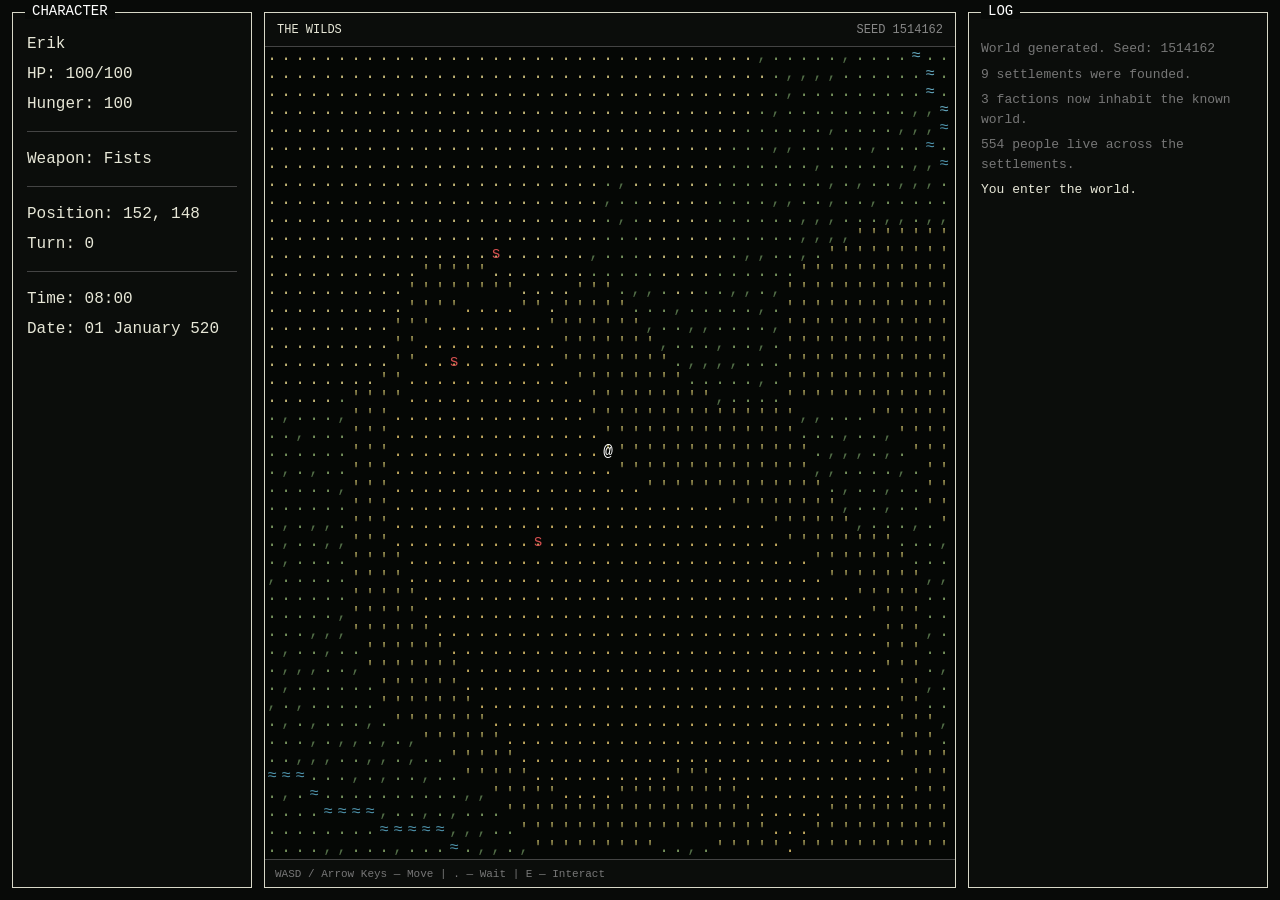
==== vq-rpg-ascii/index.html @ 0c44412a "vq-rpg Byttet fra grafikk som bruker og viser bilder til både spillet og UI, til å være nesten 100% " ====
<!DOCTYPE html>
<html lang="en">
<head>
    <meta charset="UTF-8">
    <meta name="viewport" content="width=device-width, initial-scale=1.0">

    <title>ASCII RPG</title>

    <link rel="stylesheet" href="style.css">
</head>

<body>

    <main id="game-layout">

        <!-- CHARACTER -->
        <aside class="panel" id="character-panel">
            <h2>CHARACTER</h2>

            <div class="panel-content">
                <p id="character-name">Erik</p>

                <p>
                    HP:
                    <span id="hp-value">100/100</span>
                </p>

                <p>
                    Hunger:
                    <span id="hunger-value">100</span>
                </p>

                <hr>

                <p>
                    Weapon:
                    <span id="weapon-value">Fists</span>
                </p>

                <hr>

                <p>
                    Position:
                    <span id="position-value">0, 0</span>
                </p>

                <p>
                    Turn:
                    <span id="turn-value">0</span>
                </p>

                <hr>

                <p>
                    Time:
                    <span id="time-value">08:00</span>
                </p>

                <p>
                    Date:
                    <span id="date-value">01 January 520</span>
                </p>

            </div>
        </aside>


        <!-- GAME -->
        <section class="panel game-panel">

            <div class="game-header">
                <span id="world-name">THE WILDS</span>
                <span id="seed-display"></span>
            </div>

            <canvas id="game-canvas"></canvas>

            <div
                id="settlement-window"
                class="game-window hidden"
                aria-hidden="true"
            >
                <div class="game-window-header">

                    <span id="settlement-window-title">
                        SETTLEMENT
                    </span>

                    <button
                        id="close-settlement-window"
                        class="game-window-close"
                        type="button"
                    >
                        X
                    </button>

                </div>

                <div
                    id="settlement-window-content"
                    class="game-window-content"
                ></div>
            </div>

            <div id="controls">
                WASD / Arrow Keys — Move | . — Wait | E — Interact
            </div>

        </section>


        <!-- LOG -->
        <aside class="panel" id="log-panel">
            <h2>LOG</h2>

            <div id="game-log"></div>
        </aside>

    </main>


    <script src="script.js"></script>
</body>
</html>
---- vq-rpg-ascii/style.css ----
* {
    box-sizing: border-box;
}

html,
body {
    margin: 0;
    width: 100%;
    height: 100%;
}

body {
    background: #080a08;
    color: #e7e7d7;

    font-family: "Courier New", Courier, monospace;

    overflow: hidden;
}


/* =========================
   MAIN LAYOUT
========================= */

#game-layout {
    width: 100vw;
    height: 100vh;

    display: grid;

    grid-template-columns:
        minmax(190px, 240px)
        1fr
        minmax(230px, 300px);

    gap: 12px;

    padding: 12px;
}


/* =========================
   PANELS
========================= */

.panel {
    position: relative;

    border: 1px solid #d8d8c8;

    background: #0b0d0b;

    min-width: 0;
    min-height: 0;
}

.panel h2 {
    position: absolute;

    top: -10px;
    left: 12px;

    margin: 0;
    padding: 0 7px;

    background: #080a08;

    color: #ffffff;

    font-size: 14px;
    font-weight: normal;
}

.panel-content {
    padding: 22px 14px;
}

.panel-content p {
    margin: 0 0 12px 0;
}

.panel-content hr {
    border: none;
    border-top: 1px solid #444;

    margin: 18px 0;
}


/* =========================
   GAME
========================= */

.game-panel {
    display: flex;
    flex-direction: column;

    overflow: hidden;
}

.game-header {
    height: 34px;

    flex-shrink: 0;

    display: flex;
    justify-content: space-between;
    align-items: center;

    padding: 0 12px;

    border-bottom: 1px solid #444;

    font-size: 12px;
}

#seed-display {
    color: #888;
}

#game-canvas {
    display: block;

    flex: 1;

    width: 100%;
    height: 100%;

    background: #050705;

    image-rendering: pixelated;
}

#controls {
    height: 28px;

    flex-shrink: 0;

    display: flex;
    align-items: center;

    padding: 0 10px;

    border-top: 1px solid #444;

    color: #777;

    font-size: 11px;
}


/* =========================
   LOG
========================= */

#log-panel {
    padding-top: 14px;
}

#game-log {
    height: 100%;

    padding: 12px;

    overflow-y: auto;

    font-size: 13px;
    line-height: 1.5;
}

.log-entry {
    margin-bottom: 6px;
}

.log-old {
    color: #777;
}

/* =========================
   GAME WINDOWS
========================= */

.hidden {
    display: none !important;
}


.game-window {
    position: absolute;

    top: 46px;
    right: 12px;

    width: 360px;
    max-width: calc(100% - 24px);

    max-height: calc(100% - 88px);

    z-index: 20;

    border: 1px solid #d8d8c8;

    background: #0b0d0b;

    overflow: hidden;
}


.game-window-header {
    height: 32px;

    display: flex;
    align-items: center;
    justify-content: space-between;

    padding: 0 9px;

    border-bottom: 1px solid #444;

    color: #ffffff;

    font-size: 13px;
}


.game-window-close {
    border: none;

    background: transparent;

    color: #aaa;

    font-family: inherit;

    cursor: pointer;
}


.game-window-close:hover {
    color: #ffffff;
}


.game-window-content {
    max-height: calc(100vh - 150px);

    padding: 12px;

    overflow-y: auto;

    font-size: 12px;
    line-height: 1.5;
}


.settlement-section {
    margin-top: 14px;

    padding-top: 10px;

    border-top: 1px solid #333;
}


.settlement-section-title {
    margin-bottom: 7px;

    color: #999;
}


.settlement-row {
    display: flex;
    justify-content: space-between;

    gap: 12px;

    margin-bottom: 4px;
}


.settlement-resident {
    margin-bottom: 5px;
}

.settlement-action-button,
.settlement-list-button,
.settlement-back-button,
.person-relation-button {
    font-family: inherit;
}


.settlement-action-button {
    width: 100%;

    padding: 8px 10px;

    border: 1px solid #777;

    background: #111411;
    color: #f1d680;

    text-align: left;

    cursor: pointer;
}


.settlement-action-button:hover {
    background: #191d19;
    color: #ffffff;
}


.settlement-list-button {
    width: 100%;

    display: flex;
    flex-direction: column;
    align-items: flex-start;

    gap: 2px;

    margin-bottom: 5px;
    padding: 7px 8px;

    border: 1px solid #333;

    background: transparent;
    color: #e7e7d7;

    text-align: left;

    cursor: pointer;
}


.settlement-list-button:hover {
    border-color: #888;

    background: #111411;
}


.settlement-list-detail {
    color: #888;

    font-size: 11px;
}


.settlement-back-button {
    margin-bottom: 12px;

    padding: 3px 0;

    border: none;

    background: transparent;
    color: #999;

    cursor: pointer;
}


.settlement-back-button:hover {
    color: #ffffff;
}


.settlement-row-stack {
    align-items: flex-start;
}


.settlement-row-stack > div {
    max-width: 65%;

    text-align: right;
}


.person-relation-button {
    display: block;

    margin: 0 0 3px auto;
    padding: 0;

    border: none;

    background: transparent;
    color: #f1d680;

    cursor: pointer;
}


.person-relation-button:hover {
    color: #ffffff;
    text-decoration: underline;
}

/* =========================
   NPC INTERACTION
========================= */

.npc-action-button,
.dialogue-topic-button {
    width: 100%;

    margin-bottom: 5px;
    padding: 7px 9px;

    border: 1px solid #555;

    background: #111411;
    color: #f1d680;

    font-family: inherit;
    font-size: 12px;

    text-align: left;

    cursor: pointer;
}


.npc-action-button:hover,
.dialogue-topic-button:hover {
    border-color: #aaa;

    background: #191d19;
    color: #ffffff;
}


/* =========================
   DIALOGUE
========================= */

.dialogue-history {
    margin-top: 4px;
}


.dialogue-line {
    margin-bottom: 12px;
}


.dialogue-speaker {
    margin-bottom: 3px;

    color: #999;

    font-size: 11px;
}


.dialogue-text {
    color: #e7e7d7;

    line-height: 1.5;
}

/* =========================
   RESPONSIVE
========================= */

@media (max-width: 900px) {

    #game-layout {
        grid-template-columns: 170px 1fr;
    }

    #log-panel {
        display: none;
    }
}
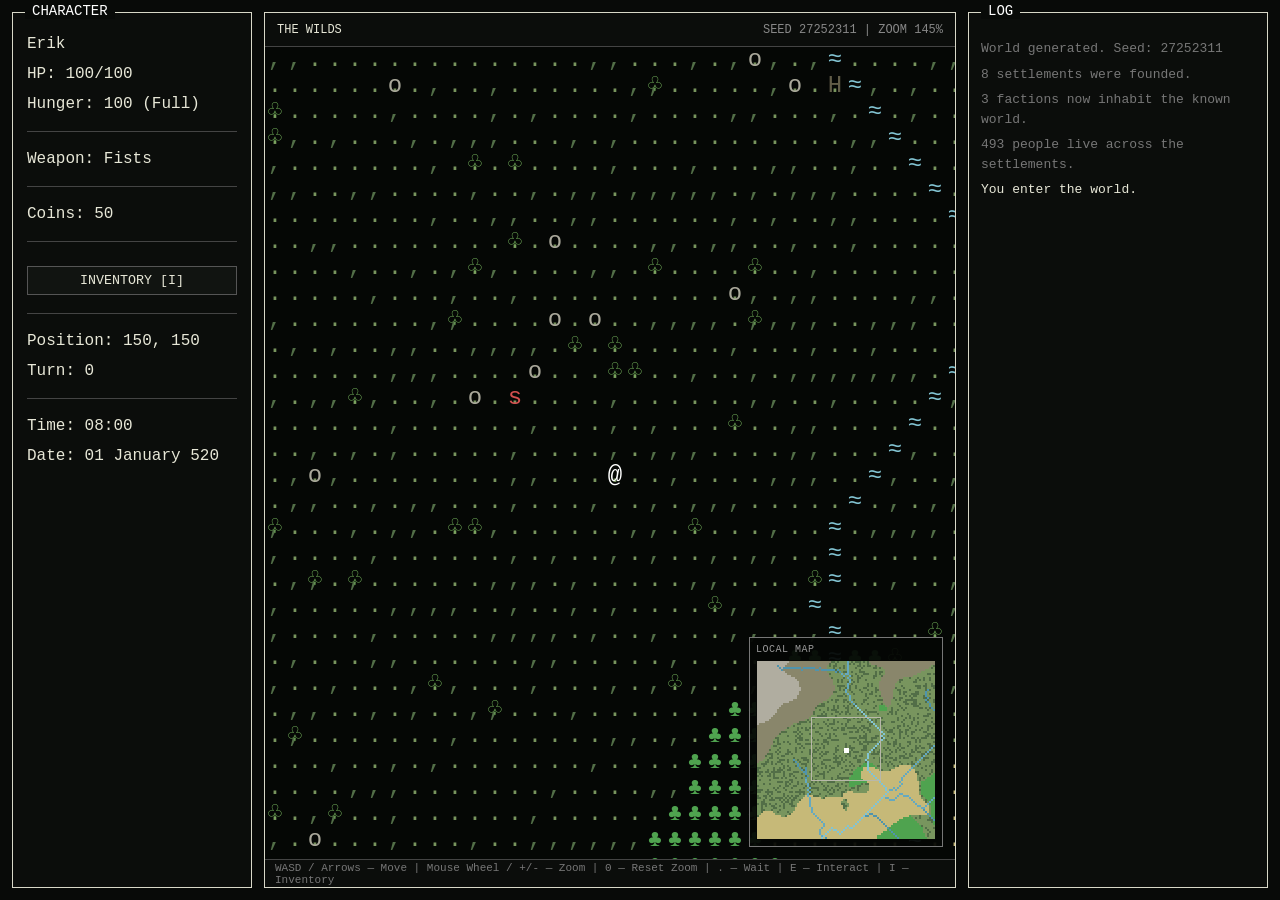
==== commit 38373d6f: "vq-rpg-ascii Mange endringer: - Byer har økonomi. - Individer har jobber hvis myndig. - Profesjoner " ====
--- a/vq-rpg-ascii/index.html
+++ b/vq-rpg-ascii/index.html
@@ -40,6 +40,23 @@
                 <hr>
 
                 <p>
+                    Coins:
+                    <span id="coins-value">50</span>
+                </p>
+
+                <hr>
+
+                <button
+                    id="inventory-button"
+                    class="character-action-button"
+                    type="button"
+                >
+                    INVENTORY [I]
+                </button>
+
+                <hr>
+
+                <p>
                     Position:
                     <span id="position-value">0, 0</span>
                 </p>
@@ -67,6 +84,35 @@
 
         <!-- GAME -->
         <section class="panel game-panel">
+
+            <div
+                id="interaction-window"
+                class="game-window hidden"
+                aria-hidden="true"
+            >
+
+                <div class="game-window-header">
+
+                    <span id="interaction-window-title">
+                        INTERACT
+                    </span>
+
+                    <button
+                        id="close-interaction-window"
+                        class="game-window-close"
+                        type="button"
+                    >
+                        X
+                    </button>
+
+                </div>
+
+                <div
+                    id="interaction-window-content"
+                    class="game-window-content"
+                ></div>
+
+            </div>
 
             <div class="game-header">
                 <span id="world-name">THE WILDS</span>
@@ -74,6 +120,16 @@
             </div>
 
             <canvas id="game-canvas"></canvas>
+
+            <div id="minimap-panel" aria-label="Local map">
+                <div id="minimap-title">LOCAL MAP</div>
+
+                <canvas
+                    id="minimap-canvas"
+                    width="180"
+                    height="180"
+                ></canvas>
+            </div>
 
             <div
                 id="settlement-window"
@@ -102,8 +158,35 @@
                 ></div>
             </div>
 
+            <div
+                id="inventory-window"
+                class="game-window hidden"
+                aria-hidden="true"
+            >
+                <div class="game-window-header">
+
+                    <span>
+                        INVENTORY
+                    </span>
+
+                    <button
+                        id="close-inventory-window"
+                        class="game-window-close"
+                        type="button"
+                    >
+                        X
+                    </button>
+
+                </div>
+
+                <div
+                    id="inventory-window-content"
+                    class="game-window-content"
+                ></div>
+            </div>
+
             <div id="controls">
-                WASD / Arrow Keys — Move | . — Wait | E — Interact
+                WASD / Arrows — Move | Mouse Wheel / +/- — Zoom | 0 — Reset Zoom | . — Wait | E — Interact | I — Inventory
             </div>
 
         </section>
@@ -119,6 +202,9 @@
     </main>
 
 
+    <script src="items.js"></script>
+    <script src="nature.js"></script>
     <script src="script.js"></script>
+
 </body>
 </html>
--- a/vq-rpg-ascii/style.css
+++ b/vq-rpg-ascii/style.css
@@ -132,6 +132,49 @@
     image-rendering: pixelated;
 }
 
+/* =========================
+   MINIMAP
+========================= */
+
+#minimap-panel {
+    position: absolute;
+
+    right: 12px;
+    bottom: 40px;
+
+    width: 194px;
+
+    padding: 6px;
+
+    z-index: 8;
+
+    border: 1px solid #777;
+
+    background: rgba(5, 7, 5, 0.94);
+
+    pointer-events: none;
+}
+
+#minimap-title {
+    margin-bottom: 5px;
+
+    color: #999;
+
+    font-size: 10px;
+    letter-spacing: 0.5px;
+}
+
+#minimap-canvas {
+    display: block;
+
+    width: 180px;
+    height: 180px;
+
+    background: #050705;
+
+    image-rendering: pixelated;
+}
+
 #controls {
     height: 28px;
 
@@ -480,3 +523,156 @@
     }
 }
 
+/* =========================
+   TRADE
+========================= */
+
+.trade-summary {
+    display: flex;
+    justify-content: space-between;
+
+    gap: 12px;
+
+    margin-bottom: 12px;
+
+    color: #aaa;
+}
+
+
+.trade-row {
+    display: flex;
+    align-items: center;
+    justify-content: space-between;
+
+    gap: 12px;
+
+    padding: 7px 0;
+
+    border-bottom: 1px solid #252825;
+}
+
+
+.trade-item-info {
+    min-width: 0;
+}
+
+
+.trade-button {
+    flex-shrink: 0;
+
+    padding: 5px 8px;
+
+    border: 1px solid #555;
+
+    background: #111411;
+    color: #f1d680;
+
+    font-family: inherit;
+    font-size: 11px;
+
+    cursor: pointer;
+}
+
+
+.trade-button:hover:not(:disabled) {
+    border-color: #aaa;
+
+    color: #ffffff;
+}
+
+
+.trade-button:disabled {
+    color: #555;
+
+    border-color: #333;
+
+    cursor: default;
+}
+
+
+/* =========================
+   CHARACTER ACTIONS
+========================= */
+
+.character-action-button {
+    width: 100%;
+
+    margin-top: 6px;
+    padding: 6px 8px;
+
+    border: 1px solid #555;
+
+    background: #111411;
+    color: #e7e7d7;
+
+    font-family: inherit;
+
+    cursor: pointer;
+}
+
+
+.character-action-button:hover {
+    border-color: #aaa;
+    color: #ffffff;
+}
+
+
+/* =========================
+   INVENTORY
+========================= */
+
+.inventory-summary {
+    margin-bottom: 10px;
+
+    color: #aaa;
+}
+
+
+.inventory-item {
+    display: flex;
+    align-items: center;
+    justify-content: space-between;
+
+    gap: 12px;
+
+    padding: 8px 0;
+
+    border-bottom: 1px solid #292c29;
+
+}
+
+
+.inventory-item-main {
+    min-width: 0;
+}
+
+
+.inventory-item-actions {
+    display: flex;
+
+    gap: 5px;
+
+    flex-shrink: 0;
+}
+
+
+.inventory-action-button {
+    padding: 5px 8px;
+
+    border: 1px solid #555;
+
+    background: #111411;
+    color: #f1d680;
+
+    font-family: inherit;
+    font-size: 11px;
+
+    cursor: pointer;
+}
+
+
+.inventory-action-button:hover {
+    border-color: #aaa;
+
+    color: #ffffff;
+}
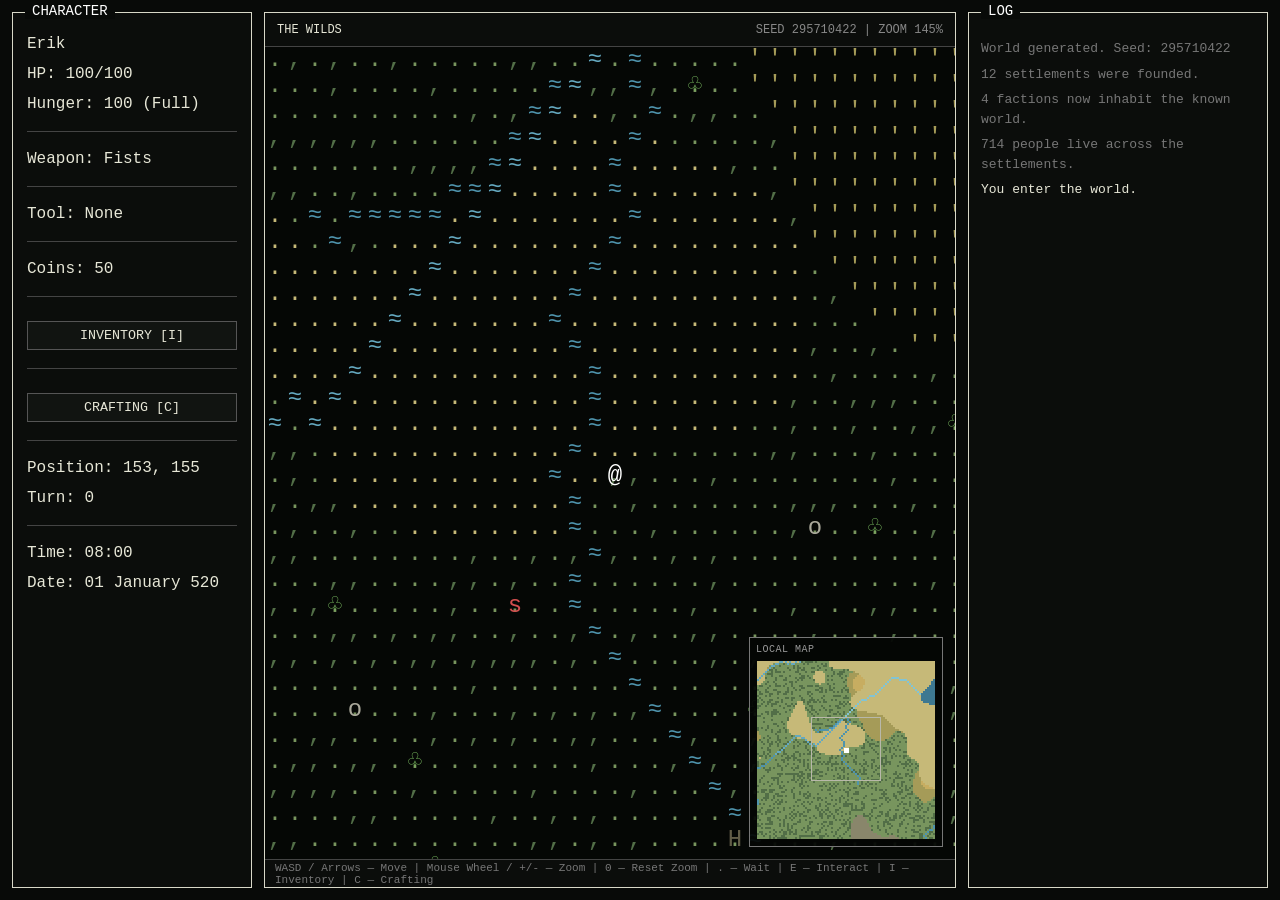
==== commit 91daf513: "vq-rpg-ascii Endringer: - fikset at man kan interacte uansett hvor man står eller hva som er i nærhe" ====
--- a/vq-rpg-ascii/index.html
+++ b/vq-rpg-ascii/index.html
@@ -35,6 +35,13 @@
                 <p>
                     Weapon:
                     <span id="weapon-value">Fists</span>
+                </p>
+
+                <hr>
+
+                <p>
+                    Tool:
+                    <span id="tool-value">None</span>
                 </p>
 
                 <hr>
@@ -56,6 +63,16 @@
 
                 <hr>
 
+                <button
+                    id="crafting-button"
+                    class="character-action-button"
+                    type="button"
+                >
+                    CRAFTING [C]
+                </button>
+
+                <hr>
+
                 <p>
                     Position:
                     <span id="position-value">0, 0</span>
@@ -185,8 +202,38 @@
                 ></div>
             </div>
 
+            <div
+                id="crafting-window"
+                class="game-window hidden"
+                aria-hidden="true"
+            >
+
+                <div class="game-window-header">
+
+                    <span>
+                        CRAFTING
+                    </span>
+
+                    <button
+                        id="close-crafting-window"
+                        class="game-window-close"
+                        type="button"
+                    >
+                        X
+                    </button>
+
+                </div>
+
+
+                <div
+                    id="crafting-window-content"
+                    class="game-window-content"
+                ></div>
+
+            </div>
+
             <div id="controls">
-                WASD / Arrows — Move | Mouse Wheel / +/- — Zoom | 0 — Reset Zoom | . — Wait | E — Interact | I — Inventory
+                WASD / Arrows — Move | Mouse Wheel / +/- — Zoom | 0 — Reset Zoom | . — Wait | E — Interact | I — Inventory | C — Crafting
             </div>
 
         </section>
@@ -203,7 +250,9 @@
 
 
     <script src="items.js"></script>
+    <script src="crafting.js"></script>
     <script src="nature.js"></script>
+    <script src="terrain.js"></script>
     <script src="script.js"></script>
 
 </body>
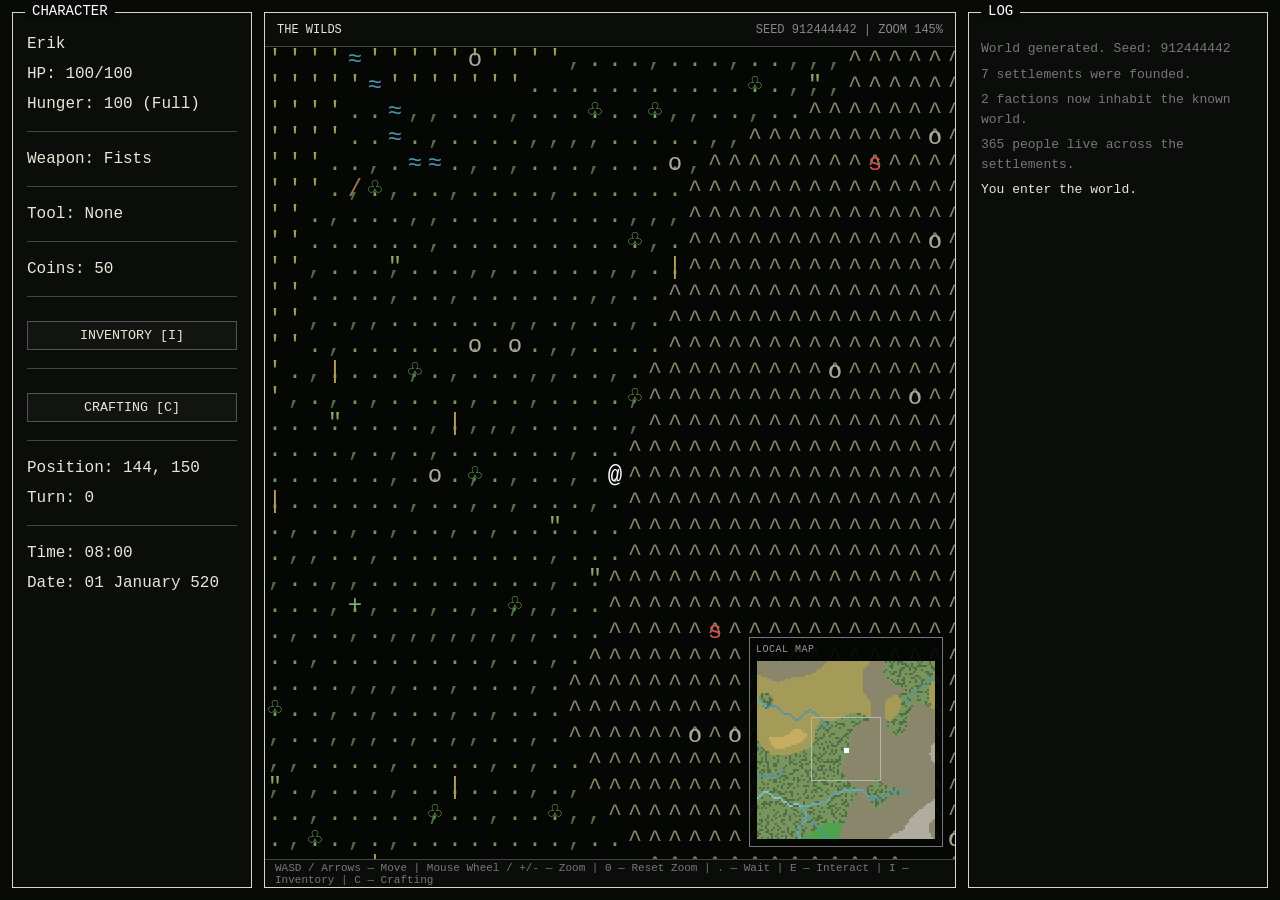
==== commit d431bbb6: "vq-rpg-ascii Added two news posts with updates on dev. In game, added cooking, more natural resource" ====
--- a/vq-rpg-ascii/index.html
+++ b/vq-rpg-ascii/index.html
@@ -252,6 +252,7 @@
     <script src="items.js"></script>
     <script src="crafting.js"></script>
     <script src="nature.js"></script>
+    <script src="structures.js"></script>
     <script src="terrain.js"></script>
     <script src="script.js"></script>
 
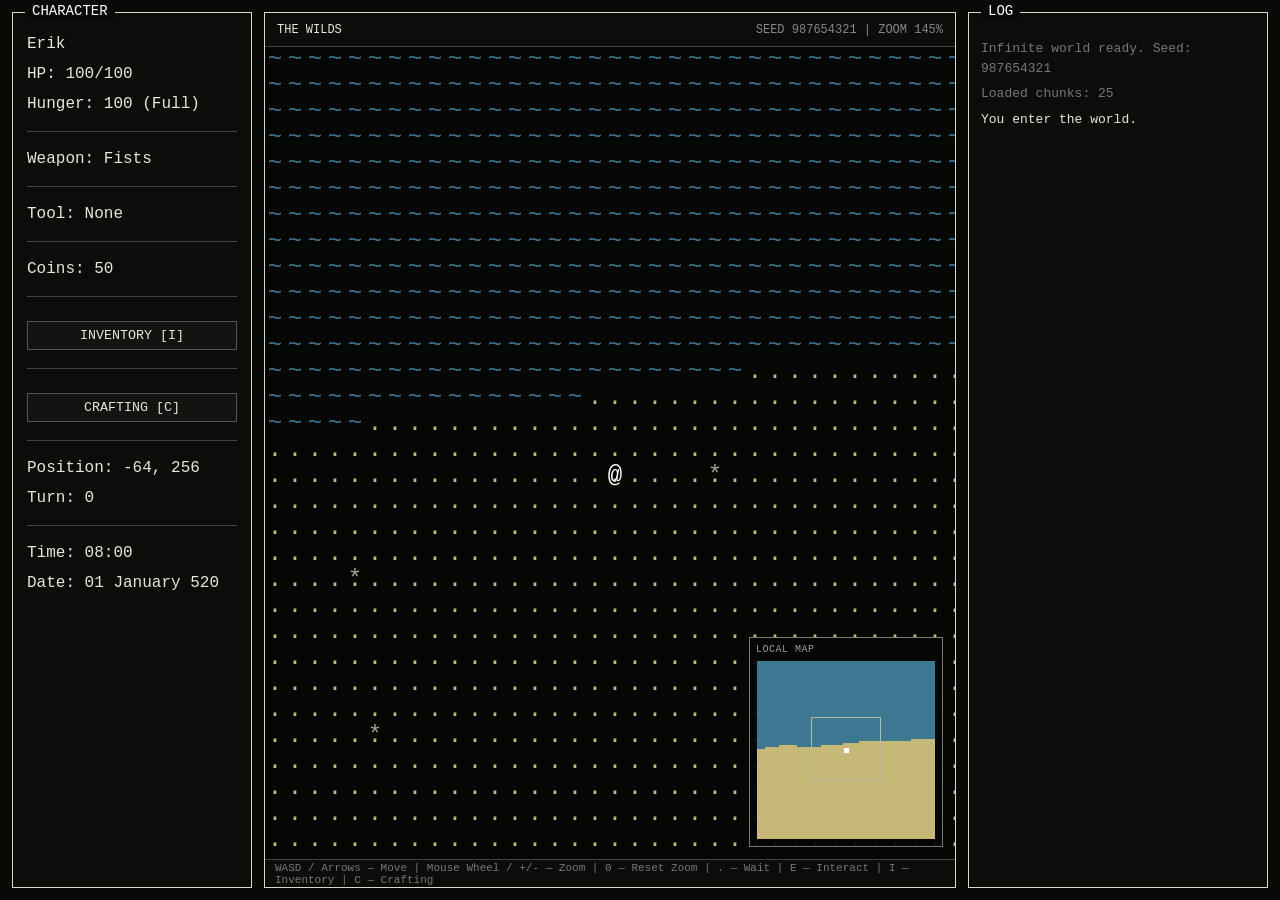
==== commit a1743b24: "vq rpg New updated. In game, added physical npcs, families have their own house, added work establis" ====
--- a/vq-rpg-ascii/index.html
+++ b/vq-rpg-ascii/index.html
@@ -254,6 +254,8 @@
     <script src="nature.js"></script>
     <script src="structures.js"></script>
     <script src="terrain.js"></script>
+    <script src="creatures.js"></script>
+    <script src="worldgen.js"></script>
     <script src="script.js"></script>
 
 </body>
